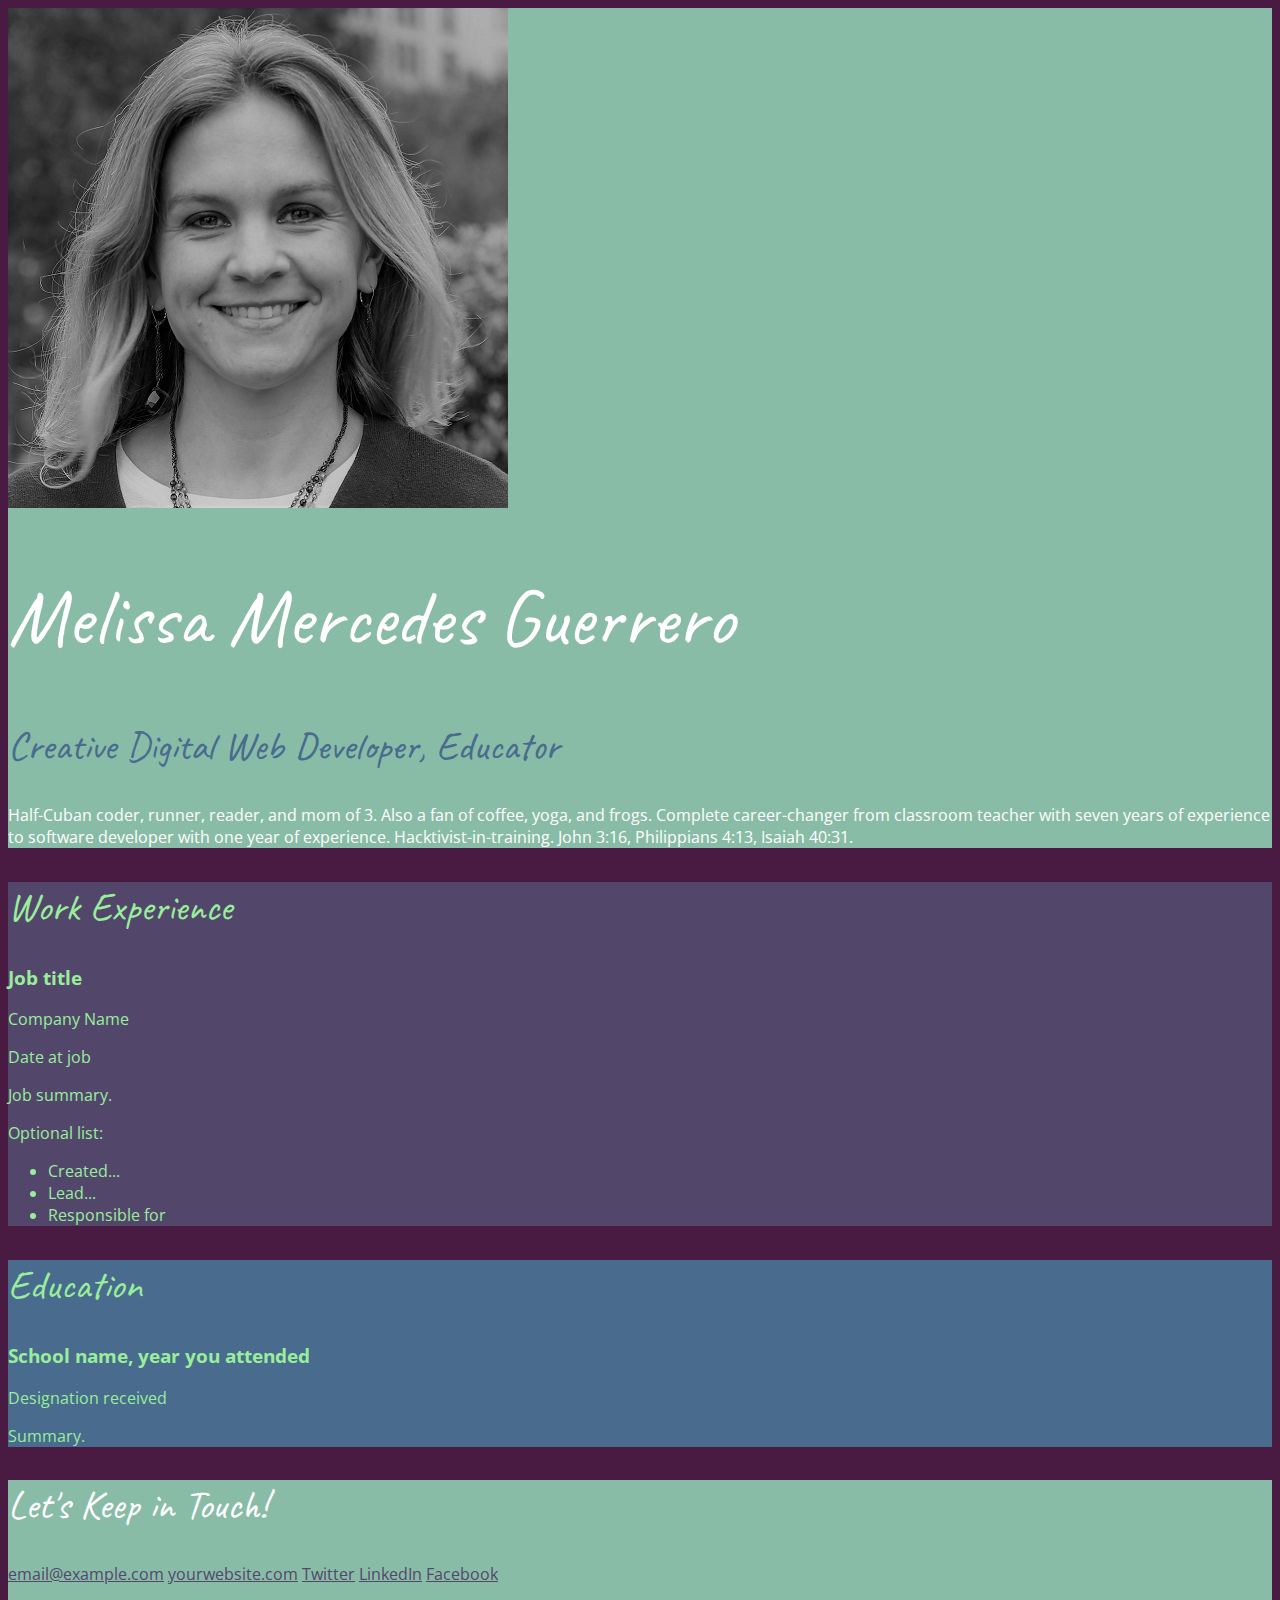
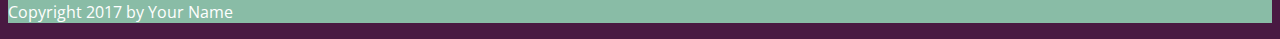
==== CSS_Course/index.html @ 92a26c88 "Work in progress for CSS Course available on Lynda.com" ====
<!DOCTYPE html>
<html lang="en">
<head>
    <meta charset="UTF-8">
    <meta name="viewport" content="width=device-width, initial-scale=1.0">
    <link href="https://fonts.googleapis.com/css?family=Caveat|Open+Sans:400,700" rel="stylesheet">
    <link rel="stylesheet" href="css/styles.css">
    <title>Melissa Mercedes Guerrero | Resume</title>
</head>
<body>
    <!-- // Intro -->
    <header>
        <img src="images/melissa-square.jpg" alt="Image of Melissa">
        <h1>Melissa Mercedes Guerrero</h1>
        <h2>Creative Digital Web Developer, Educator</h2>
        <p>Half-Cuban coder, runner, reader, and mom of 3. Also a fan of coffee, yoga, and frogs. Complete career-changer from classroom teacher with seven years of experience to software developer with one year of experience. Hacktivist-in-training. John 3:16, Philippians 4:13, Isaiah 40:31.</p>
    </header>
    
    <main> 
        <!-- // Work Experience -->
        <section class="work">
            <h2>Work Experience</h2>

            <!-- Job Details: copy this whole block to add more jobs -->
            <h3>Job title</h3>
            <p>Company Name</p>
            <p>Date at job</p>
            
            <!-- Add as many paragraphs as you need. -->
            <p>Job summary.</p>
            
            <!-- This list can be deleted if you don't want to use it. -->
            <p>Optional list:</p>
            <ul>
                <li>Created...</li>
                <li>Lead...</li>
                <li>Responsible for</li>
            </ul>
            <!-- end of Job Details block. -->
            
        </section>


        <!-- // Education -->
        <section class="education">
            <h2>Education</h2>

            <!-- School details: copy this whole block to add more schools. -->
            <h3>School name, year you attended</h3>
            <p>Designation received</p>
            
            <!-- Add as many paragraphs as you need. -->
            <p>Summary.</p>
            <!-- End of school details. -->
        </section>
    </main>
    
    <!-- // Footer & contact info -->
    <footer>
        <h2>Let's Keep in Touch!</h2>
        
        <!-- Social media and contact links. Add or remove any networks. -->
        <div>
            <a href="mailto:email@example.com">email@example.com</a>
            <a href="http://yourwebsite.com" target="_blank">yourwebsite.com</a>
            <a href="#" target="_blank">Twitter</a>
            <a href="#" target="_blank">LinkedIn</a>
            <a href="#" target="_blank">Facebook</a>
        </div>

        <p>Copyright 2017 by Your Name</p>
    </footer>
</body>
</html>
---- CSS_Course/css/styles.css ----
/* Color Palette-------
#9AED9B Pale Green
#89BCA6 Dark Sea Green
#486B8E Queen Blue
#52476B Independence
#491A42 Russian Violet
*/

/* Global Styles-------*/
body {
	background: #491A42;
	color: #9AED9B;
	font-family: 'Open Sans', sans-serif;
}

h1, h2 {
	font-family: 'Caveat', cursive;
	font-weight: 400;
}

h1 {
	font-size: 80px;
}

h2 {
	font-size: 40px;
}

a {
	color: #52476B;
}

a:hover {
	text-decoration: none;
}

/*Header and Footer-------*/
header, footer {
	background: #89BCA6;
	color: white;
}

header h2 {
	color: #486B8E;
}

/*Work Experience-------*/
.work {
	background: #52476B;
}

/*Education-------*/
.education {
	background: #486B8E;
}
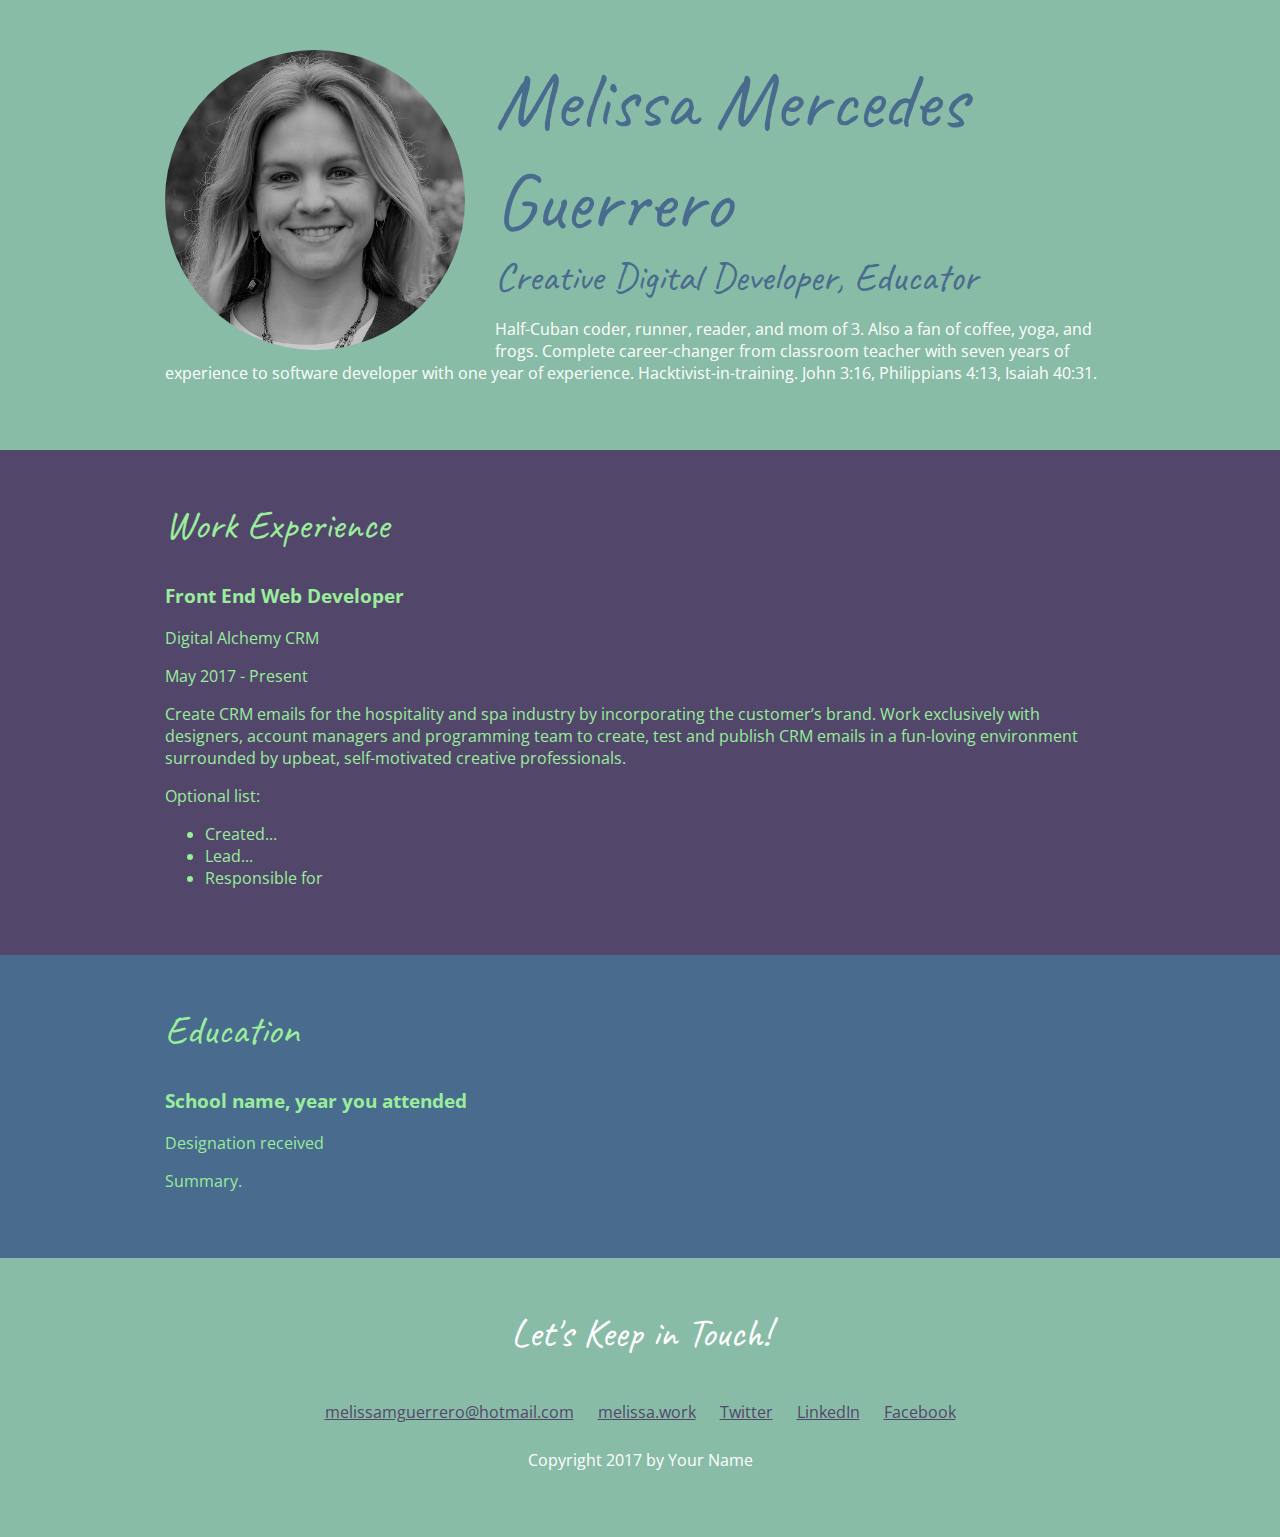
==== commit a750c540: "Float practice, etc" ====
--- a/CSS_Course/index.html
+++ b/CSS_Course/index.html
@@ -10,24 +10,28 @@
 <body>
     <!-- // Intro -->
     <header>
-        <img src="images/melissa-square.jpg" alt="Image of Melissa">
+        <div class="content-wrap">
+        <img src="images/melissa-square.jpg" alt="Image of Melissa" class="profile-img">
         <h1>Melissa Mercedes Guerrero</h1>
-        <h2>Creative Digital Web Developer, Educator</h2>
+        <h2>Creative Digital Developer, Educator</h2>
         <p>Half-Cuban coder, runner, reader, and mom of 3. Also a fan of coffee, yoga, and frogs. Complete career-changer from classroom teacher with seven years of experience to software developer with one year of experience. Hacktivist-in-training. John 3:16, Philippians 4:13, Isaiah 40:31.</p>
+        </div>
     </header>
     
     <main> 
         <!-- // Work Experience -->
         <section class="work">
+            <div class="content-wrap">
             <h2>Work Experience</h2>
 
             <!-- Job Details: copy this whole block to add more jobs -->
-            <h3>Job title</h3>
-            <p>Company Name</p>
-            <p>Date at job</p>
+            <h3>Front End Web Developer</h3>
+            <p>Digital Alchemy CRM</p>
+            <p>May 2017 - Present</p>
             
             <!-- Add as many paragraphs as you need. -->
-            <p>Job summary.</p>
+            <p>Create CRM emails for the hospitality and spa industry by incorporating the customer’s
+            brand. Work exclusively with designers, account managers and programming team to create, test and publish CRM emails in a fun-loving environment surrounded by upbeat, self-motivated creative professionals.</p>
             
             <!-- This list can be deleted if you don't want to use it. -->
             <p>Optional list:</p>
@@ -37,12 +41,13 @@
                 <li>Responsible for</li>
             </ul>
             <!-- end of Job Details block. -->
-            
+            </div>
         </section>
 
 
         <!-- // Education -->
         <section class="education">
+            <div class="content-wrap">
             <h2>Education</h2>
 
             <!-- School details: copy this whole block to add more schools. -->
@@ -52,23 +57,26 @@
             <!-- Add as many paragraphs as you need. -->
             <p>Summary.</p>
             <!-- End of school details. -->
+            </div>
         </section>
     </main>
     
     <!-- // Footer & contact info -->
     <footer>
+        <div class="content-wrap">
         <h2>Let's Keep in Touch!</h2>
         
         <!-- Social media and contact links. Add or remove any networks. -->
-        <div>
-            <a href="mailto:email@example.com">email@example.com</a>
-            <a href="http://yourwebsite.com" target="_blank">yourwebsite.com</a>
-            <a href="#" target="_blank">Twitter</a>
-            <a href="#" target="_blank">LinkedIn</a>
-            <a href="#" target="_blank">Facebook</a>
+        <div class="contact-info">
+            <a href="mailto:melissamguerrero@hotmail.com">melissamguerrero@hotmail.com</a>
+            <a href="http://melissa.work target="_blank">melissa.work</a>
+            <a href="https://twitter.com/Mmgfrog" target="_blank">Twitter</a>
+            <a href="https://www.linkedin.com/in/melissa-guerrero/" target="_blank">LinkedIn</a>
+            <a href="https://www.facebook.com/melissa.m.guerrero.92" target="_blank">Facebook</a>
         </div>
 
         <p>Copyright 2017 by Your Name</p>
+        </div>
     </footer>
 </body>
 </html>--- a/CSS_Course/css/styles.css
+++ b/CSS_Course/css/styles.css
@@ -11,6 +11,14 @@
 	background: #491A42;
 	color: #9AED9B;
 	font-family: 'Open Sans', sans-serif;
+	margin: 0;
+}
+
+.content-wrap {
+	max-width: 950px;
+	margin: 0 auto;
+	padding: 50px;
+	overflow: auto;
 }
 
 h1, h2 {
@@ -24,6 +32,7 @@
 
 h2 {
 	font-size: 40px;
+	margin-top: 0;
 }
 
 a {
@@ -40,8 +49,27 @@
 	color: white;
 }
 
-header h2 {
+/*Header only*/
+header h1, header h2 {
 	color: #486B8E;
+	margin: 0;
+}
+
+.profile-img {
+	border-radius: 50%;
+	float: left;
+	margin-right: 30px;
+	width: 300px;
+}
+
+/*Footer only*/
+footer {
+	text-align: center;
+}
+
+.contact-info a {
+	display: inline-block;
+	padding: 10px;
 }
 
 /*Work Experience-------*/
@@ -49,6 +77,8 @@
 	background: #52476B;
 }
 
+
+
 /*Education-------*/
 .education {
 	background: #486B8E;
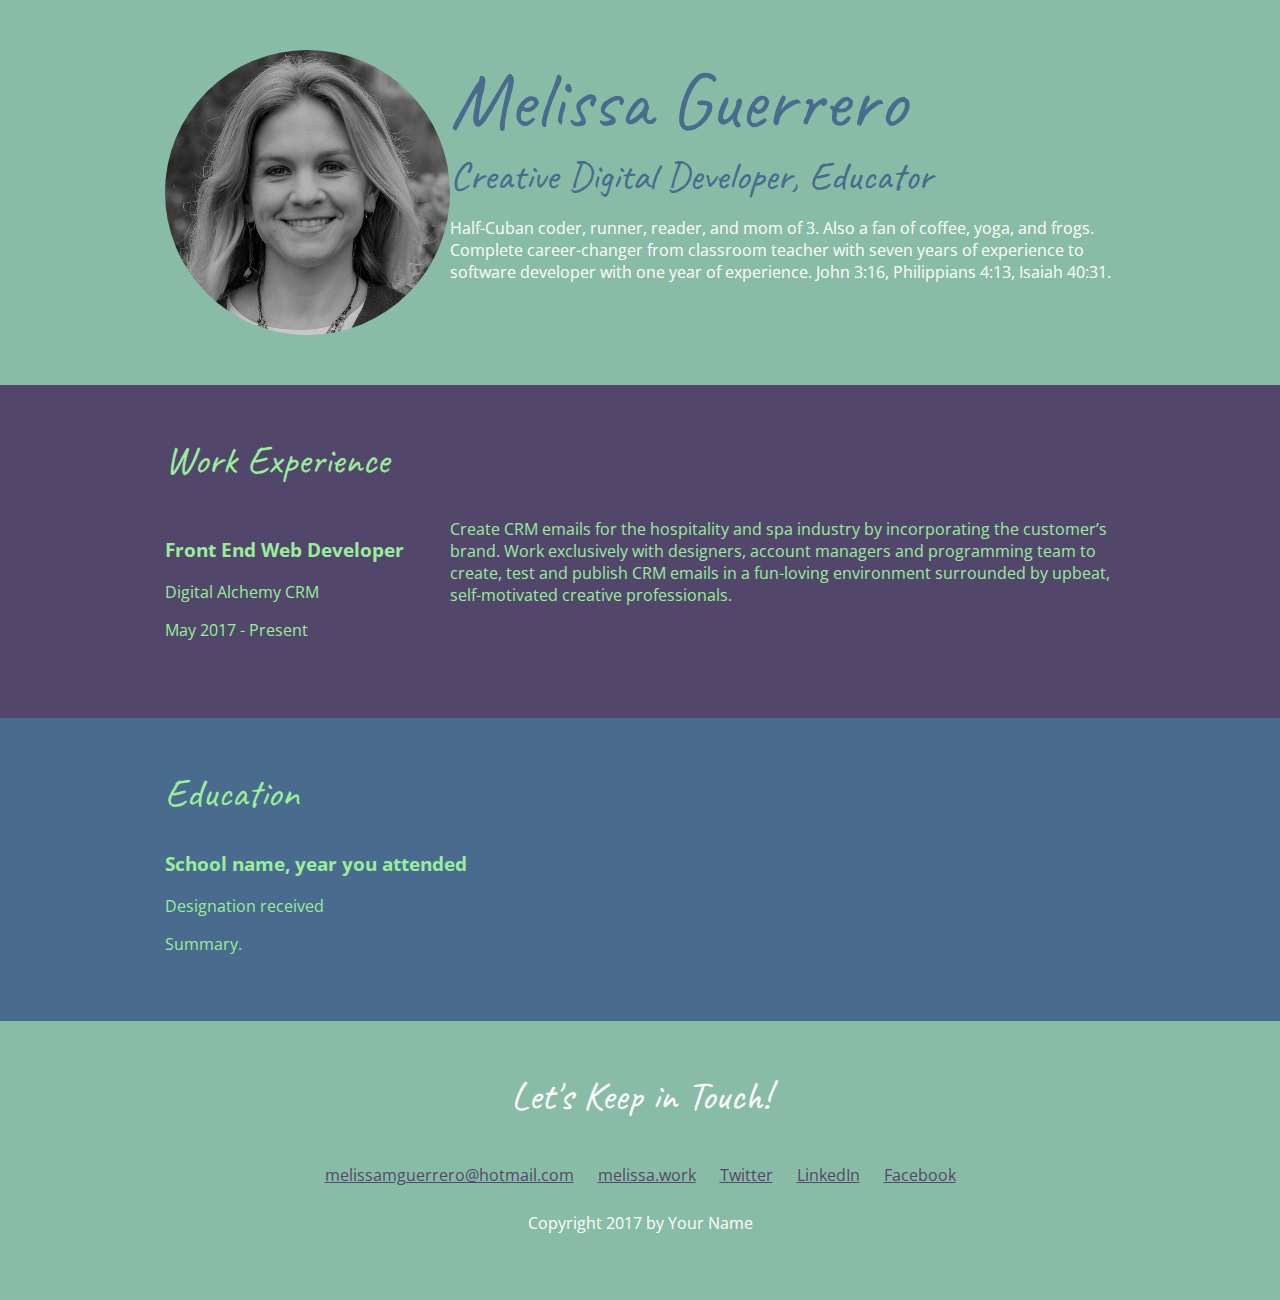
==== commit ba5ab42e: "End of CSS Course 1" ====
--- a/CSS_Course/index.html
+++ b/CSS_Course/index.html
@@ -5,16 +5,18 @@
     <meta name="viewport" content="width=device-width, initial-scale=1.0">
     <link href="https://fonts.googleapis.com/css?family=Caveat|Open+Sans:400,700" rel="stylesheet">
     <link rel="stylesheet" href="css/styles.css">
-    <title>Melissa Mercedes Guerrero | Resume</title>
+    <title>Melissa Guerrero | Resume</title>
 </head>
 <body>
     <!-- // Intro -->
     <header>
         <div class="content-wrap">
-        <img src="images/melissa-square.jpg" alt="Image of Melissa" class="profile-img">
-        <h1>Melissa Mercedes Guerrero</h1>
-        <h2>Creative Digital Developer, Educator</h2>
-        <p>Half-Cuban coder, runner, reader, and mom of 3. Also a fan of coffee, yoga, and frogs. Complete career-changer from classroom teacher with seven years of experience to software developer with one year of experience. Hacktivist-in-training. John 3:16, Philippians 4:13, Isaiah 40:31.</p>
+        <img src="images/melissa-square.jpg" alt="Image of Melissa" class="profile-img col-narrow">
+            <div class="col-wide">
+            <h1>Melissa Guerrero</h1>
+            <h2>Creative Digital Developer, Educator</h2>
+            <p>Half-Cuban coder, runner, reader, and mom of 3. Also a fan of coffee, yoga, and frogs. Complete career-changer from classroom teacher with seven years of experience to software developer with one year of experience. John 3:16, Philippians 4:13, Isaiah 40:31.</p>
+            </div>
         </div>
     </header>
     
@@ -25,21 +27,19 @@
             <h2>Work Experience</h2>
 
             <!-- Job Details: copy this whole block to add more jobs -->
-            <h3>Front End Web Developer</h3>
-            <p>Digital Alchemy CRM</p>
-            <p>May 2017 - Present</p>
+            <div class="col-narrow">
+                <h3>Front End Web Developer</h3>
+                <p>Digital Alchemy CRM</p>
+                <p>May 2017 - Present</p>
+            </div>
             
             <!-- Add as many paragraphs as you need. -->
-            <p>Create CRM emails for the hospitality and spa industry by incorporating the customer’s
-            brand. Work exclusively with designers, account managers and programming team to create, test and publish CRM emails in a fun-loving environment surrounded by upbeat, self-motivated creative professionals.</p>
+            <div class="col-wide>"
+                <p>Create CRM emails for the hospitality and spa industry by incorporating the customer’s
+                brand. Work exclusively with designers, account managers and programming team to create, test and publish CRM emails in a fun-loving environment surrounded by upbeat, self-motivated creative professionals.</p>
+            </div>
             
-            <!-- This list can be deleted if you don't want to use it. -->
-            <p>Optional list:</p>
-            <ul>
-                <li>Created...</li>
-                <li>Lead...</li>
-                <li>Responsible for</li>
-            </ul>
+            
             <!-- end of Job Details block. -->
             </div>
         </section>
--- a/CSS_Course/css/styles.css
+++ b/CSS_Course/css/styles.css
@@ -7,6 +7,14 @@
 */
 
 /* Global Styles-------*/
+html {
+	box-sizing: border-box;
+}
+
+*, *:before; *:after {
+	box-sizing: inherit;
+}
+
 body {
 	background: #491A42;
 	color: #9AED9B;
@@ -19,6 +27,18 @@
 	margin: 0 auto;
 	padding: 50px;
 	overflow: auto;
+}
+
+.col-narrow {
+	float: left;
+	min-height: 150px;
+	width: 30%;
+}
+
+.col-wide {
+	float: left;
+	min-height: 150px;
+	width: 70%;
 }
 
 h1, h2 {
@@ -57,9 +77,6 @@
 
 .profile-img {
 	border-radius: 50%;
-	float: left;
-	margin-right: 30px;
-	width: 300px;
 }
 
 /*Footer only*/
